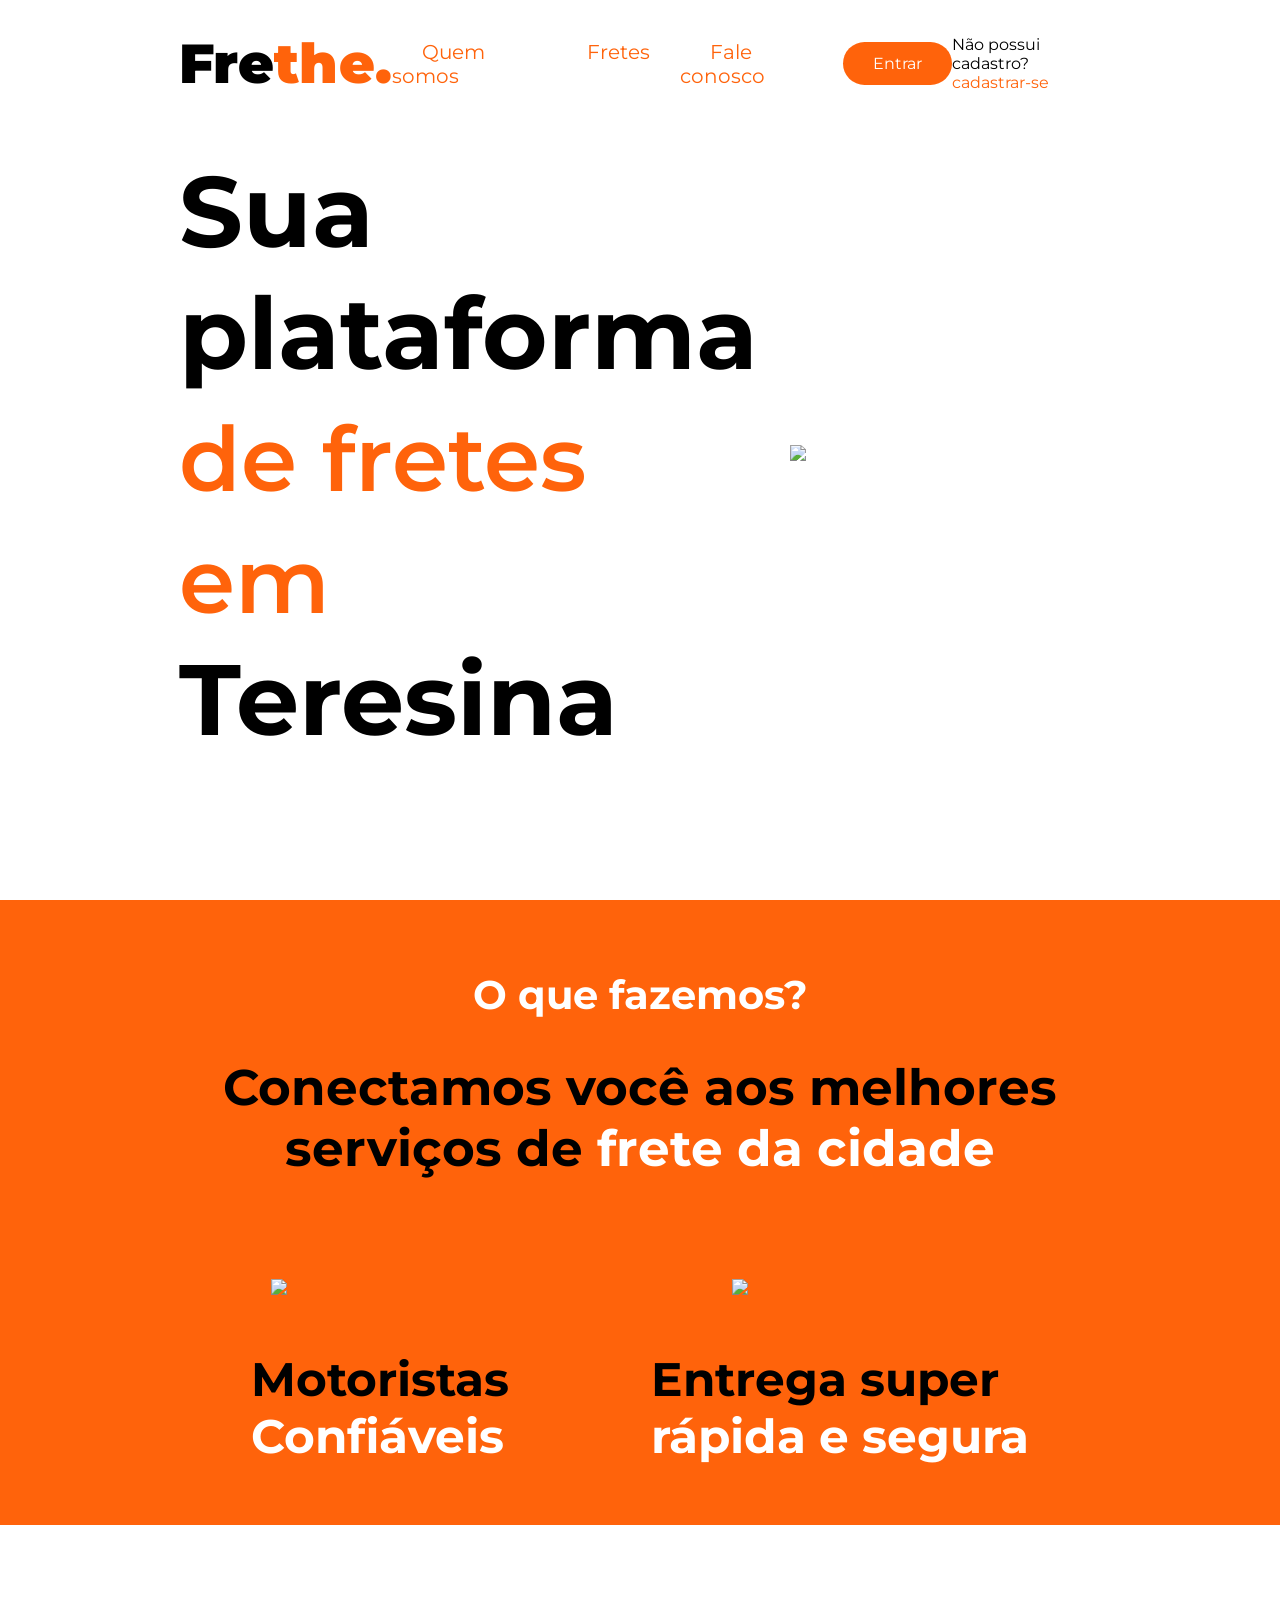
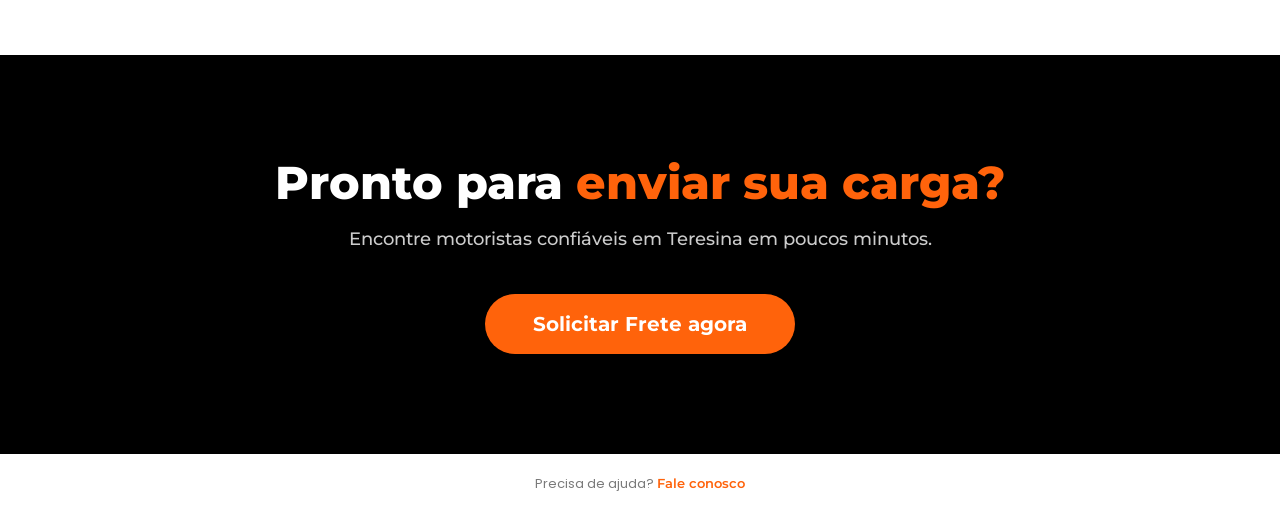
==== index.html @ cb432bbd "Add files via upload" ====
<!DOCTYPE html>
<html lang="PT-br">
<head>
    <meta charset="UTF-8">
    <meta http-equiv="X-UA-Compatible" content="IE=edge">
    <meta name="viewport" content="width=device-width, initial-scale=1.0">
    <title>Frethe.</title>
    <link href="style.css" rel="stylesheet"/>
    <link rel="preconnect" href="https://fonts.googleapis.com">
    <link rel="preconnect" href="https://fonts.gstatic.com" crossorigin>
    <link href="https://fonts.googleapis.com/css2?family=Montserrat:ital,wght@0,500;0,600;0,700;0,800;1,100;1,400;1,500;1,600;1,800;1,900&family=Poppins:ital,wght@0,200;0,300;0,900;1,400;1,900&display=swap" rel="stylesheet">
</head>
<body>
    <header>
        <a href="index.html" class="logo">Fre<span>the.</span></a>
        
        <nav class="navlist">
            <li><a href="#">Quem somos</a></li>
            <li><a href="#">Fretes</a></li>
            <li><a href="#">Fale conosco</a></li>
        </nav>
        <nav class="buttonLg">
            <a href="login.html">Entrar</a>
        </nav>
        <div class="buttonCadastro">Não possui cadastro?<br><a href="selecao-perfil.html">cadastrar-se</a></div>
    </header>

    <section class="home">
        <div class="home-txt">
            <h1><strong>Sua plataforma </strong><span><br>de fretes em</span><br><strong>Teresina</strong></h1>
        </div>
        <div class="home-img">
            <img src="img/Heavy box-amico.svg">
        </div>
            
    </section>
    <section class="home2">
        <div class="home2-txt">
            <h1>O que fazemos?</h1><br><br>
            <h2>Conectamos você aos melhores serviços de <span>frete da cidade</span></h2>
        </div>
        <div class="home2-img">
            <img src="img/Friendly handshake-bro.svg">
            <img src="img/Fast car-amico.svg">
        </div>
        <div class="home2-txt2">
            <h3>Motoristas<br><span>Confiáveis</span></h3>
            <h3>Entrega super<br><span>rápida e segura</span></h3>
        </div>
    </section>
    <section class="home3">

    </section>
    </main>
     <section class="cta">
        <div class="cta-content">
            <h1>Pronto para <span>enviar sua carga?</span></h1>
            <p>Encontre motoristas confiáveis em Teresina em poucos minutos.</p>
            <a href="selecao-perfil.html" class="buttonCta">Solicitar Frete agora</a>
        </div>
    </section>

    <footer>
    Precisa de ajuda? <a href="#">Fale conosco</a>
    </footer>
    <script src="js/scripts.js"></script>

</body>
</html>
---- style.css ----
*{
    padding: 0;
    margin: 0;
    list-style: none;
    box-sizing: border-box;
    text-decoration: none;
    scroll-behavior:smooth;
    scroll-padding-top:3rem;
    font-family: 'Montserrat', sans-serif;
}
body{
    color: black;
}
header{
    position: fixed;
    width: 100%;
    top: 0;
    right: 0;
    z-index:1000;
    display: flex;
    align-items: center;
    justify-content: space-between;
    background:white;
    padding: 30px 14%;
    transition: all .50s ease;
}
.logo{
    display: flex;
    align-items: center;
    font-size: 55px;
    font-weight: 900;
    color: black;
}
.logo span{
    color:rgb(255,99,11,1);
}
.navlist{
    display: flex;
}
 .navlist a{
    font-size: 20px;
    color:rgb(255,99,11,1);
    margin: 0 30px;
}
.navlist a:hover{
    color:black;
}
.buttonLg a{
    color:white;
}
.buttonLg{
    margin: 0;
    padding: 12px 30px;
    background:rgb(255,99,11,1);
    border-radius: 3rem;
    text-decoration: none;
}

.buttonLg:hover{
    background:black;
    
}
.buttonCadastro{
    padding: 0%;
}
.buttonCadastro a{
    color:rgb(255,99,11,1);
}
.buttonCadastro a:hover{
    color:black;
}

section{
    padding: 70px 14% 60px;
}
.home{
    position: relative;
    height: 100vh;
    width: 100%;
    display: grid;
    grid-template-columns: repeat(2,1fr);
    align-items: center;
    gap: 2rem;
}
.home-img img{
    width: 100%;
    height: auto;
}
.home-txt h1{
    font-size: 100px;
    font-weight: 600;
    color: black;
}
.home-txt span{
    font-size: 90px;
    color:rgb(255,99,11,1);
}
.home2{
    background-color:rgb(255,99,11,1);
}
.home2 h1{
    color: white;
    font-size: 40px;
}
.home2 h2{
    font-size:50px;
}
.home2 span{
    color:white;
}
.home2-txt{
   text-align: center;
}
.home2-img img{
    width: 30%;
    height: auto;
}
.home2-img{
    margin-top: 100px;
    display: flex;
    justify-content: space-around;
}
.home2-txt2{
    align-items: center;
    font-size: 40px;
    display: flex;
    justify-content: space-around;
    margin-top: 56px;
}
footer{
    text-align: center;
    font-family: 'Poppins', sans-serif;
    font-size: 13px;
    color: #7a7a7a;
    padding: 20px 24px 32px;
}
footer a{
    color: rgb(255,99,11);
    font-weight: 600;
}
footer a:hover{ color: black; }

.cta{
    background: black;
    text-align: center;
    padding: 100px 14%;
}
.cta-content h1{
    color: white;
    font-size: 46px;
    font-weight: 800;
    margin-bottom: 18px;
    line-height: 1.2;
}
.cta-content h1 span{
    color:rgb(255,99,11,1);
}
.cta-content p{
    color: #cccccc;
    font-size: 18px;
    font-weight: 500;
    margin-bottom: 44px;
}
.buttonCta{
    display: inline-block;
    padding: 18px 48px;
    background:rgb(255,99,11,1);
    color: white;
    font-size: 20px;
    font-weight: 700;
    border-radius: 3rem;
    transition: background .3s ease, color .3s ease, transform .2s ease;
}
.buttonCta:hover{
    background: white;
    color: black;
    transform: translateY(-3px);
}
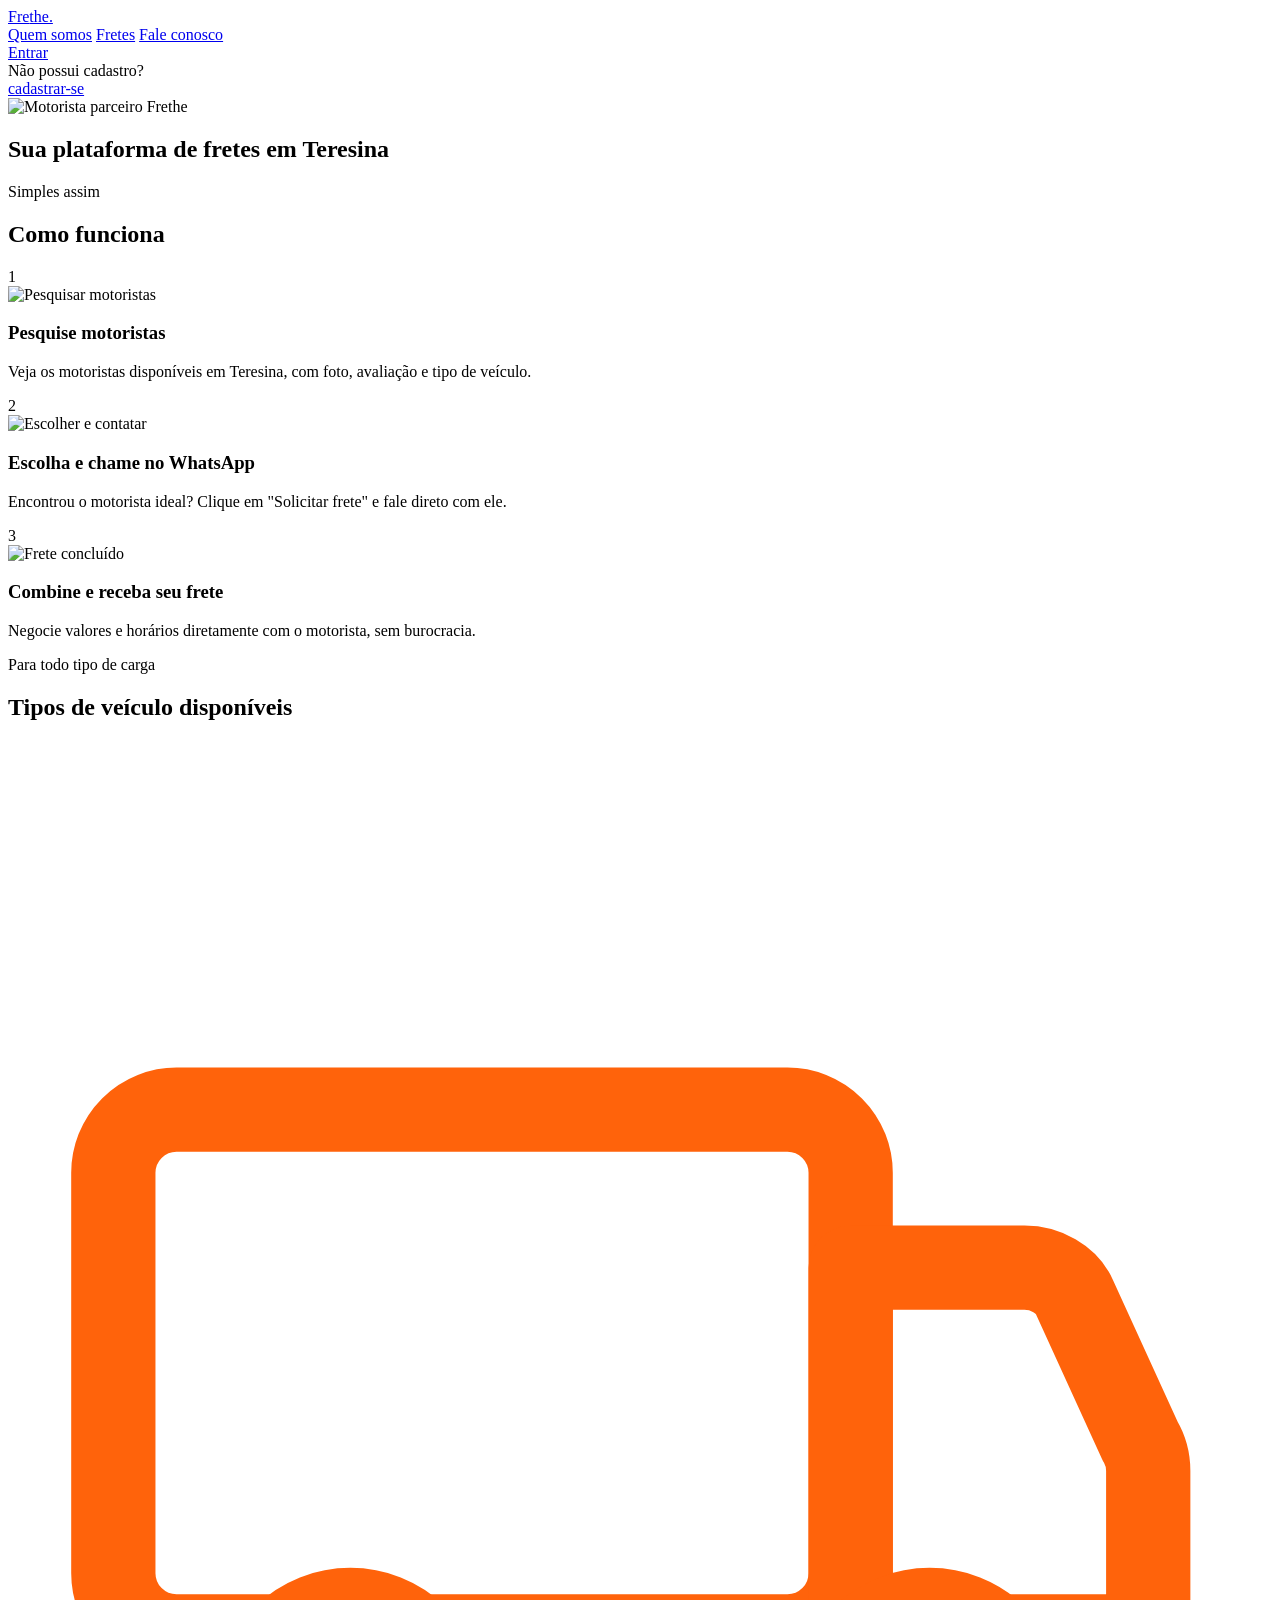
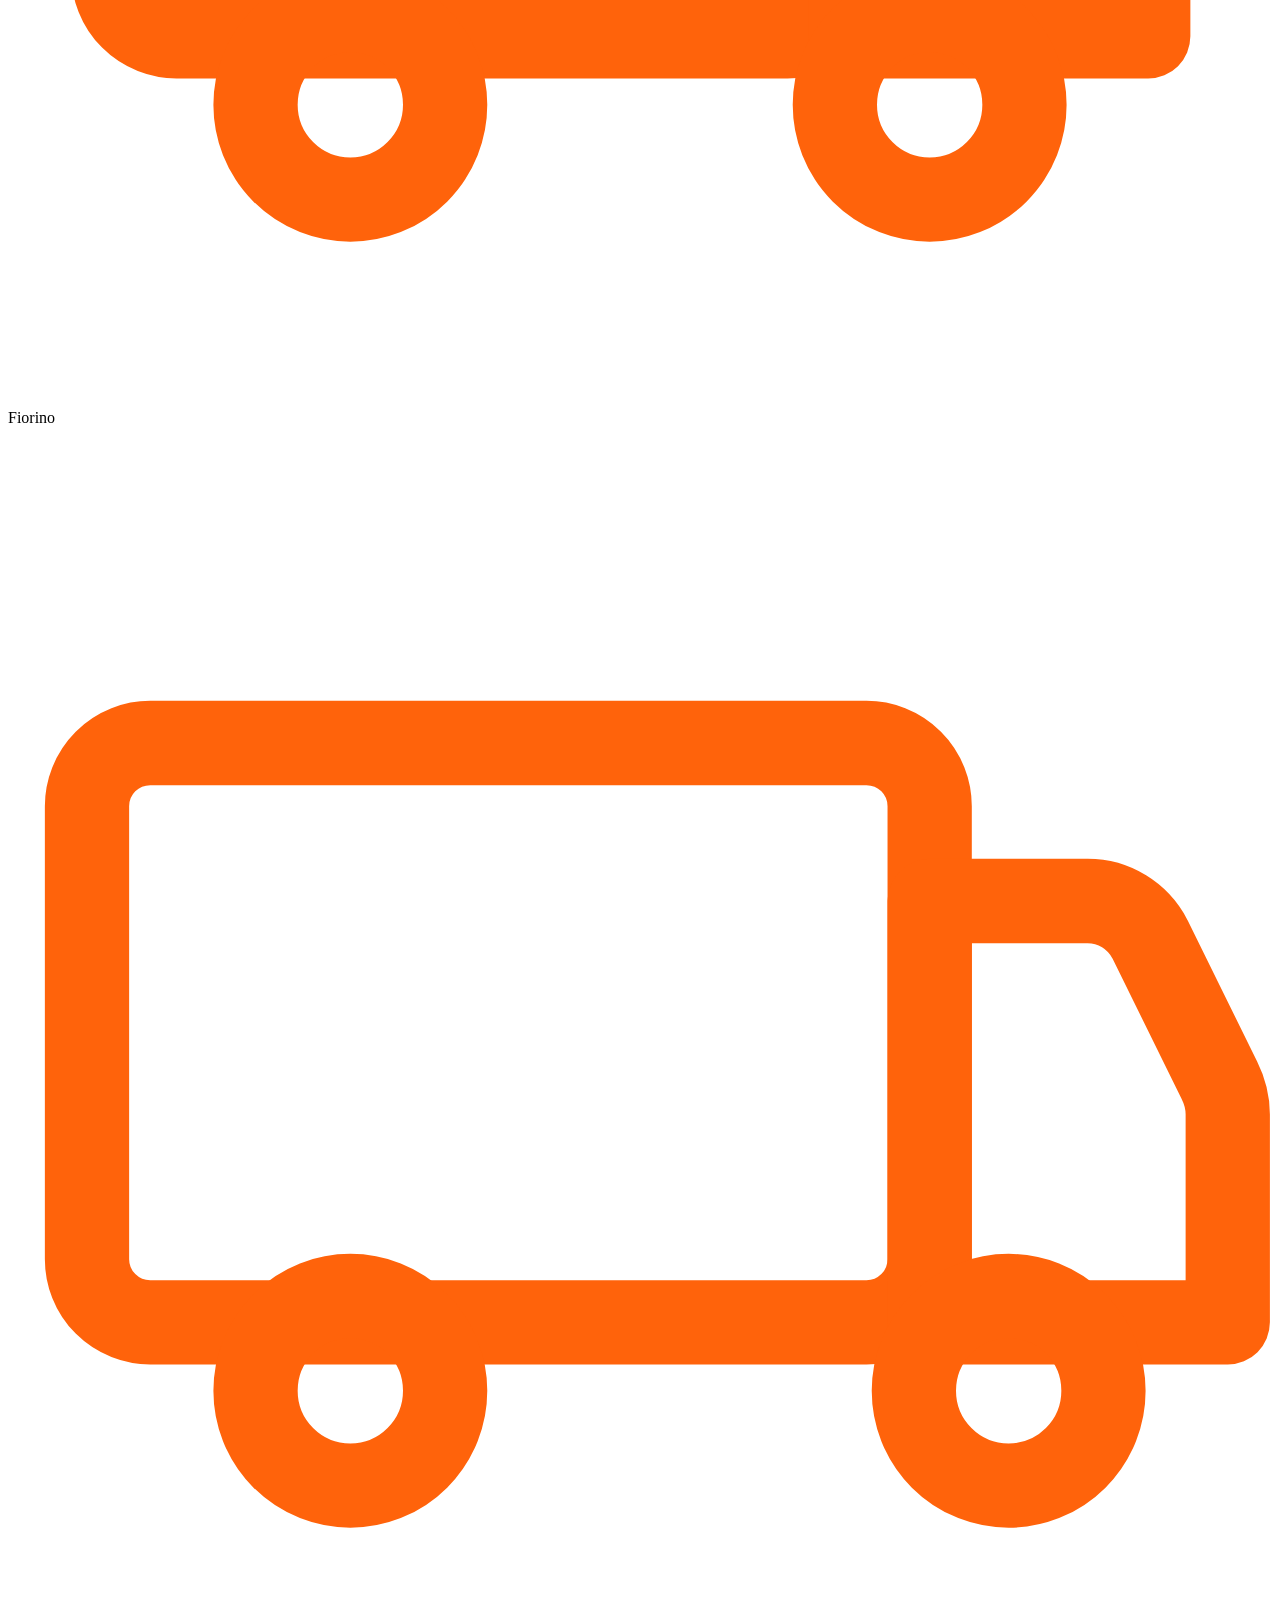
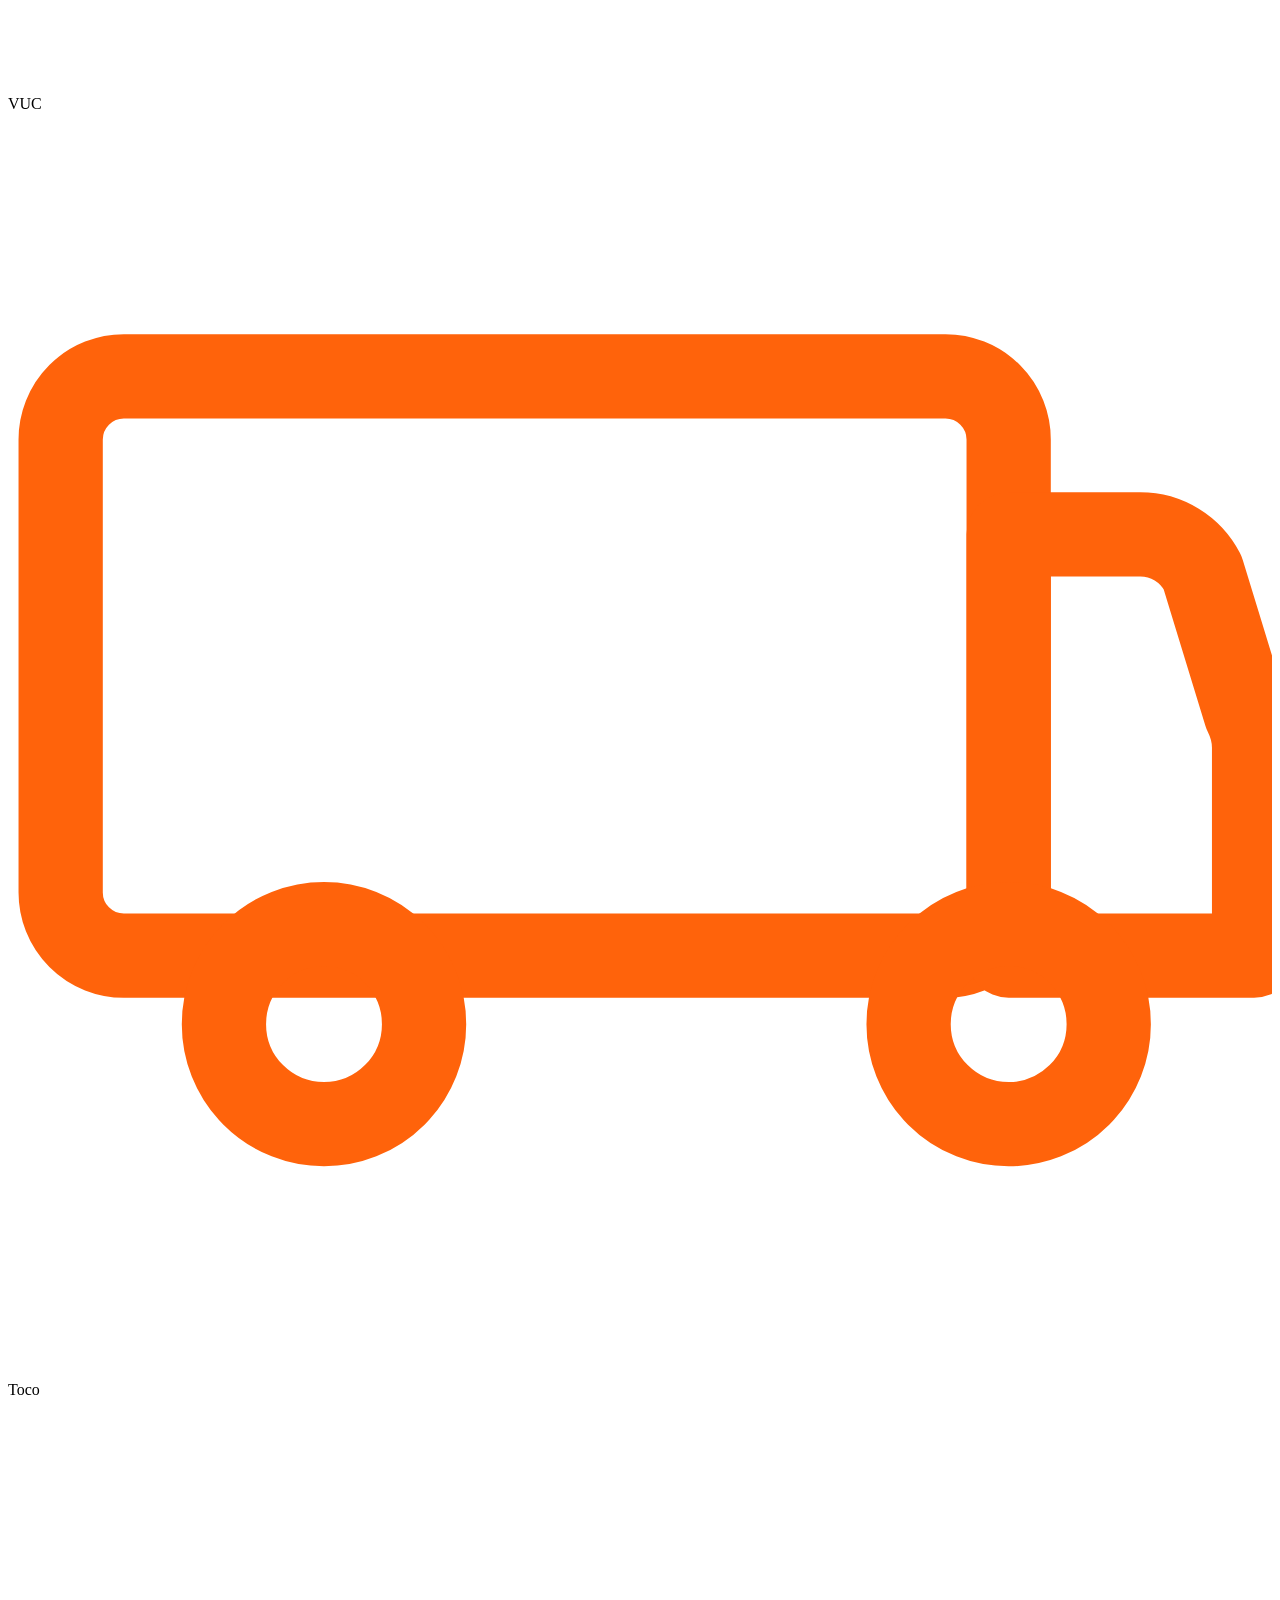
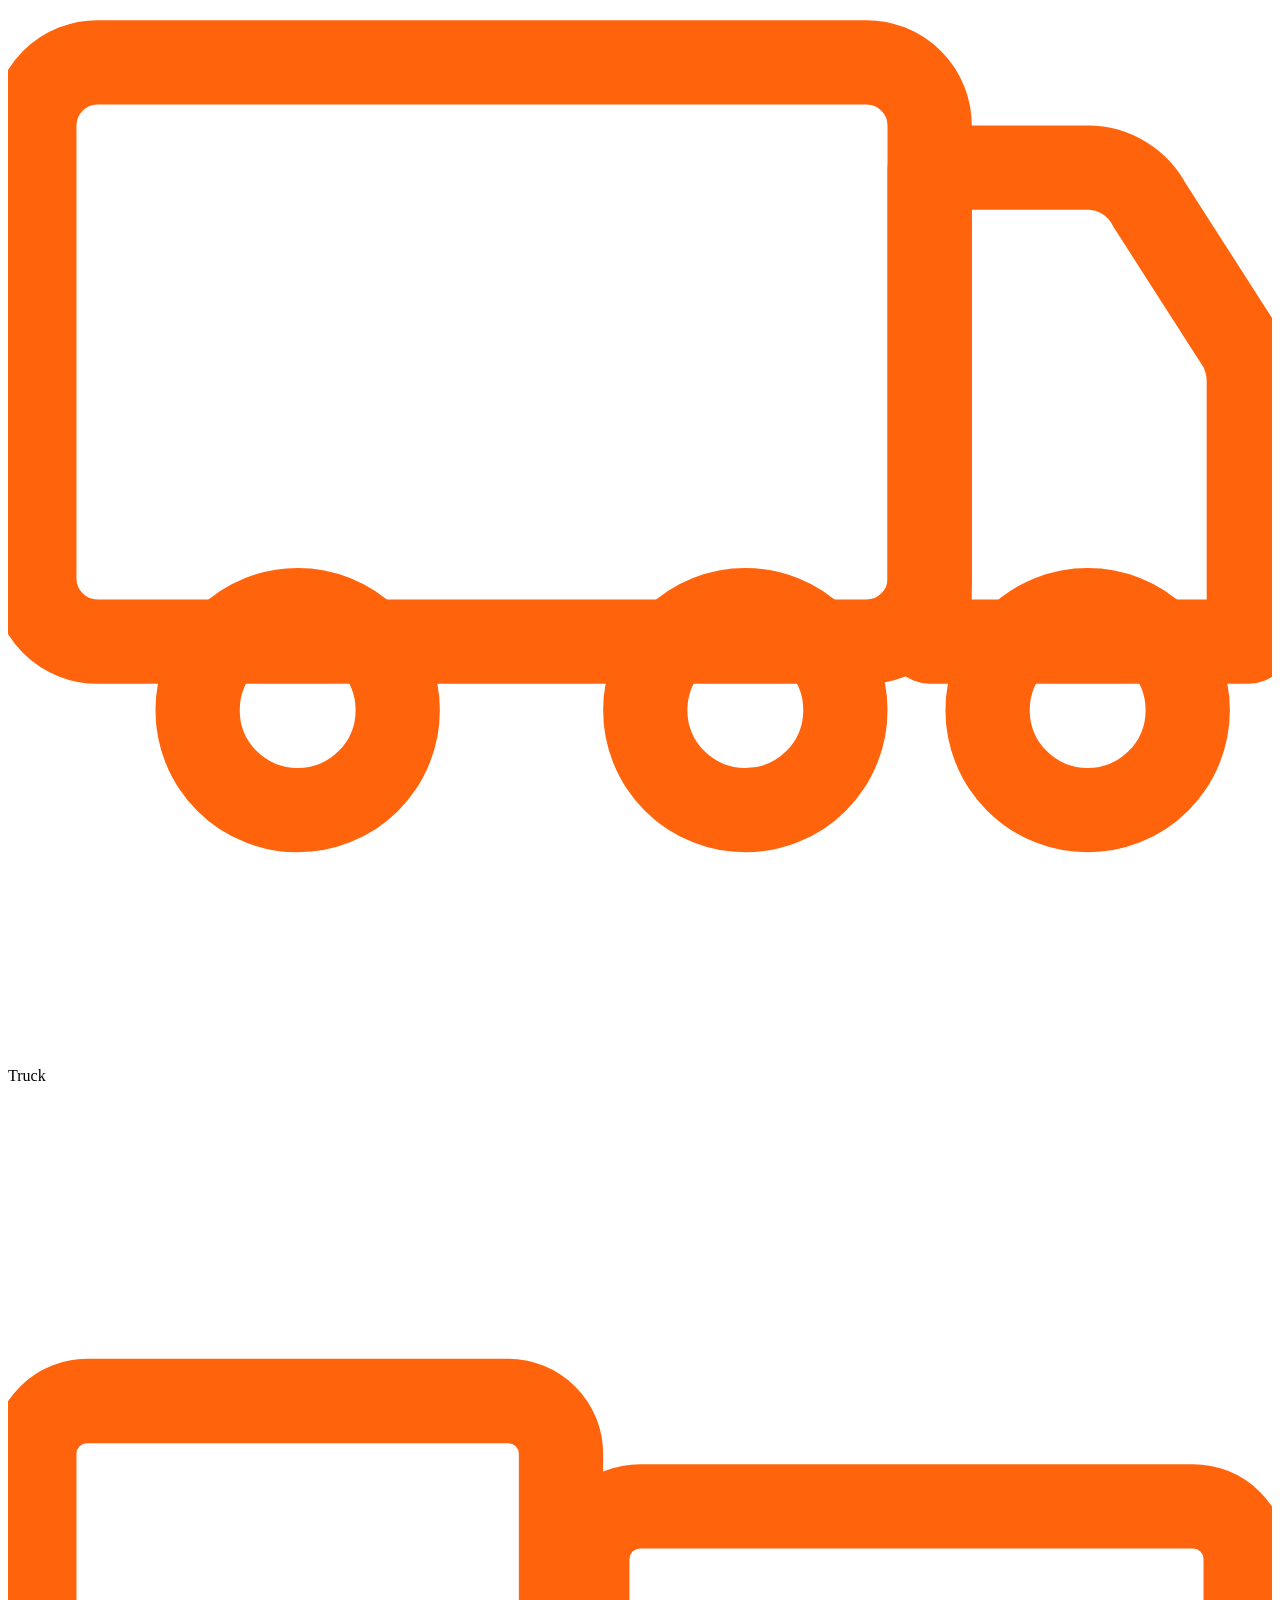
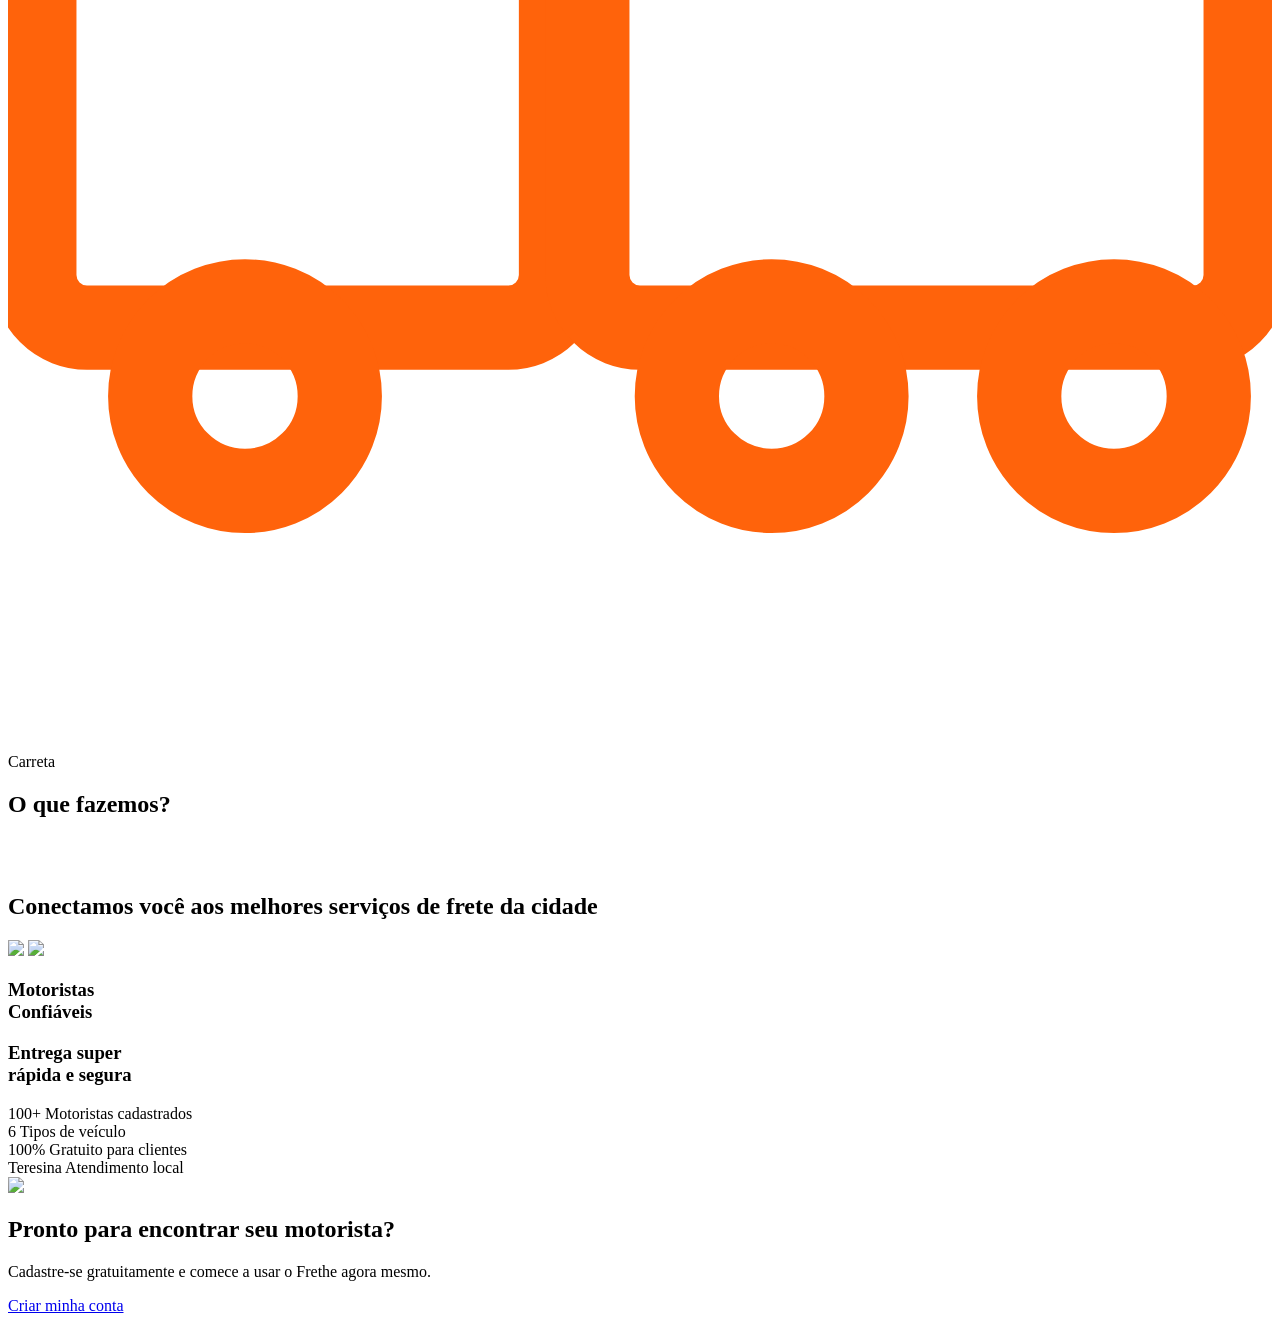
==== commit 42a6f1af: "Add files via upload" ====
--- a/index.html
+++ b/index.html
@@ -5,7 +5,7 @@
     <meta http-equiv="X-UA-Compatible" content="IE=edge">
     <meta name="viewport" content="width=device-width, initial-scale=1.0">
     <title>Frethe.</title>
-    <link href="style.css" rel="stylesheet"/>
+    <link href="css/style.css" rel="stylesheet"/>
     <link rel="preconnect" href="https://fonts.googleapis.com">
     <link rel="preconnect" href="https://fonts.gstatic.com" crossorigin>
     <link href="https://fonts.googleapis.com/css2?family=Montserrat:ital,wght@0,500;0,600;0,700;0,800;1,100;1,400;1,500;1,600;1,800;1,900&family=Poppins:ital,wght@0,200;0,300;0,900;1,400;1,900&display=swap" rel="stylesheet">
@@ -15,9 +15,9 @@
         <a href="index.html" class="logo">Fre<span>the.</span></a>
         
         <nav class="navlist">
-            <li><a href="#">Quem somos</a></li>
-            <li><a href="#">Fretes</a></li>
-            <li><a href="#">Fale conosco</a></li>
+            <a href="#">Quem somos</a>
+            <a href="#">Fretes</a>
+            <a href="#">Fale conosco</a>
         </nav>
         <nav class="buttonLg">
             <a href="login.html">Entrar</a>
@@ -25,15 +25,73 @@
         <div class="buttonCadastro">Não possui cadastro?<br><a href="selecao-perfil.html">cadastrar-se</a></div>
     </header>
 
-    <section class="home">
-        <div class="home-txt">
-            <h1><strong>Sua plataforma </strong><span><br>de fretes em</span><br><strong>Teresina</strong></h1>
+    <!-- HERO -->
+    <section class="hero-banner">
+    <div class="hero-banner-img">
+        <img src="img/Gemini_Generated_Image_oq6uk0oq6uk0oq6u.jpg" alt="Motorista parceiro Frethe">
+    </div>
+    <div class="hero-banner-txt">
+        <h1><strong>Sua plataforma </strong><span>de fretes em</span> <strong>Teresina</strong></h1>
+    </div>
+</section>
+
+    <!-- COMO FUNCIONA -->
+    <section class="howworks">
+        <span class="eyebrow-center">Simples assim</span>
+        <h2 class="howworks-title">Como funciona</h2>
+
+        <div class="steps-grid">
+            <div class="step-card">
+                <div class="step-number">1</div>
+                <img src="img/Order ride-cuate.svg" alt="Pesquisar motoristas">
+                <h3>Pesquise motoristas</h3>
+                <p>Veja os motoristas disponíveis em Teresina, com foto, avaliação e tipo de veículo.</p>
+            </div>
+            <div class="step-card">
+                <div class="step-number">2</div>
+                <img src="img/Fast loading-bro.svg" alt="Escolher e contatar">
+                <h3>Escolha e chame no WhatsApp</h3>
+                <p>Encontrou o motorista ideal? Clique em "Solicitar frete" e fale direto com ele.</p>
+            </div>
+            <div class="step-card">
+                <div class="step-number">3</div>
+                <img src="img/Free shipping-amico.svg" alt="Frete concluído">
+                <h3>Combine e receba seu frete</h3>
+                <p>Negocie valores e horários diretamente com o motorista, sem burocracia.</p>
+            </div>
         </div>
-        <div class="home-img">
-            <img src="img/Heavy box-amico.svg">
+    </section>
+
+    <!-- TIPOS DE VEÍCULO -->
+    <section class="vehicles">
+        <span class="eyebrow-center">Para todo tipo de carga</span>
+        <h2 class="howworks-title">Tipos de veículo disponíveis</h2>
+
+        <div class="vehicles-grid">
+            <div class="vehicle-chip">
+                <svg viewBox="0 0 24 24" fill="none"><rect x="2" y="7" width="14" height="10" rx="1.2" stroke="rgb(255,99,11)" stroke-width="1.6"/><path d="M16 10h3.3c.4 0 .8.22.95.56L21.5 13.3c.1.17.15.36.15.56V17H16v-7Z" stroke="rgb(255,99,11)" stroke-width="1.6" stroke-linejoin="round"/><circle cx="6.5" cy="18.3" r="1.8" stroke="rgb(255,99,11)" stroke-width="1.6"/><circle cx="17.5" cy="18.3" r="1.8" stroke="rgb(255,99,11)" stroke-width="1.6"/></svg>
+                <span>Fiorino</span>
+            </div>
+            <div class="vehicle-chip">
+                <svg viewBox="0 0 24 24" fill="none"><rect x="1.5" y="6" width="16" height="11" rx="1.2" stroke="rgb(255,99,11)" stroke-width="1.6"/><path d="M17.5 9h3c.5 0 .95.28 1.18.72L23 12.4c.1.2.16.42.16.65V17h-5.66V9Z" stroke="rgb(255,99,11)" stroke-width="1.6" stroke-linejoin="round"/><circle cx="6.5" cy="18.3" r="1.8" stroke="rgb(255,99,11)" stroke-width="1.6"/><circle cx="19" cy="18.3" r="1.8" stroke="rgb(255,99,11)" stroke-width="1.6"/></svg>
+                <span>VUC</span>
+            </div>
+            <div class="vehicle-chip">
+                <svg viewBox="0 0 24 24" fill="none"><rect x="1" y="5" width="18" height="11" rx="1.2" stroke="rgb(255,99,11)" stroke-width="1.6"/><path d="M19 8h2.5c.5 0 .95.28 1.18.72L23.5 11.4c.1.2.16.42.16.65V16H19V8Z" stroke="rgb(255,99,11)" stroke-width="1.6" stroke-linejoin="round"/><circle cx="6" cy="17.3" r="1.9" stroke="rgb(255,99,11)" stroke-width="1.6"/><circle cx="19" cy="17.3" r="1.9" stroke="rgb(255,99,11)" stroke-width="1.6"/></svg>
+                <span>Toco</span>
+            </div>
+            <div class="vehicle-chip">
+                <svg viewBox="0 0 24 24" fill="none"><rect x="0.5" y="5" width="17" height="11" rx="1.2" stroke="rgb(255,99,11)" stroke-width="1.6"/><path d="M17.5 7h3c.5 0 .95.28 1.18.72L23.4 10.4c.1.2.16.42.16.65V16H17.5V7Z" stroke="rgb(255,99,11)" stroke-width="1.6" stroke-linejoin="round"/><circle cx="5.5" cy="17.3" r="1.9" stroke="rgb(255,99,11)" stroke-width="1.6"/><circle cx="14" cy="17.3" r="1.9" stroke="rgb(255,99,11)" stroke-width="1.6"/><circle cx="20.5" cy="17.3" r="1.9" stroke="rgb(255,99,11)" stroke-width="1.6"/></svg>
+                <span>Truck</span>
+            </div>
+            <div class="vehicle-chip">
+                <svg viewBox="0 0 24 24" fill="none"><rect x="0.5" y="6" width="10" height="10" rx="1" stroke="rgb(255,99,11)" stroke-width="1.6"/><rect x="11" y="8" width="12.5" height="8" rx="1" stroke="rgb(255,99,11)" stroke-width="1.6"/><circle cx="4.5" cy="17.3" r="1.8" stroke="rgb(255,99,11)" stroke-width="1.6"/><circle cx="14.5" cy="17.3" r="1.8" stroke="rgb(255,99,11)" stroke-width="1.6"/><circle cx="21" cy="17.3" r="1.8" stroke="rgb(255,99,11)" stroke-width="1.6"/></svg>
+                <span>Carreta</span>
+            </div>
         </div>
-            
     </section>
+
+    <!-- O QUE FAZEMOS (existente) -->
     <section class="home2">
         <div class="home2-txt">
             <h1>O que fazemos?</h1><br><br>
@@ -48,22 +106,38 @@
             <h3>Entrega super<br><span>rápida e segura</span></h3>
         </div>
     </section>
-    <section class="home3">
 
-    </section>
-    </main>
-     <section class="cta">
-        <div class="cta-content">
-            <h1>Pronto para <span>enviar sua carga?</span></h1>
-            <p>Encontre motoristas confiáveis em Teresina em poucos minutos.</p>
-            <a href="selecao-perfil.html" class="buttonCta">Solicitar Frete agora</a>
+    <!-- NÚMEROS / CONFIANÇA -->
+    <section class="stats">
+        <div class="stat-item">
+            <span class="stat-number">100+</span>
+            <span class="stat-label">Motoristas cadastrados</span>
+        </div>
+        <div class="stat-item">
+            <span class="stat-number">6</span>
+            <span class="stat-label">Tipos de veículo</span>
+        </div>
+        <div class="stat-item">
+            <span class="stat-number">100%</span>
+            <span class="stat-label">Gratuito para clientes</span>
+        </div>
+        <div class="stat-item">
+            <span class="stat-number">Teresina</span>
+            <span class="stat-label">Atendimento local</span>
         </div>
     </section>
 
-    <footer>
-    Precisa de ajuda? <a href="#">Fale conosco</a>
-    </footer>
-    <script src="js/scripts.js"></script>
+    <!-- CTA FINAL -->
+    <section class="cta">
+        <div class="cta-img">
+            <img src="img/Vintage truck-bro.svg">
+        </div>
+        <div class="cta-content">
+            <h1>Pronto para <span>encontrar</span> seu motorista?</h1>
+            <p>Cadastre-se gratuitamente e comece a usar o Frethe agora mesmo.</p>
+            <a href="selecao-perfil.html" class="buttonCta">Criar minha conta</a>
+        </div>
+    </section>
 
 </body>
-</html>
+</html> 
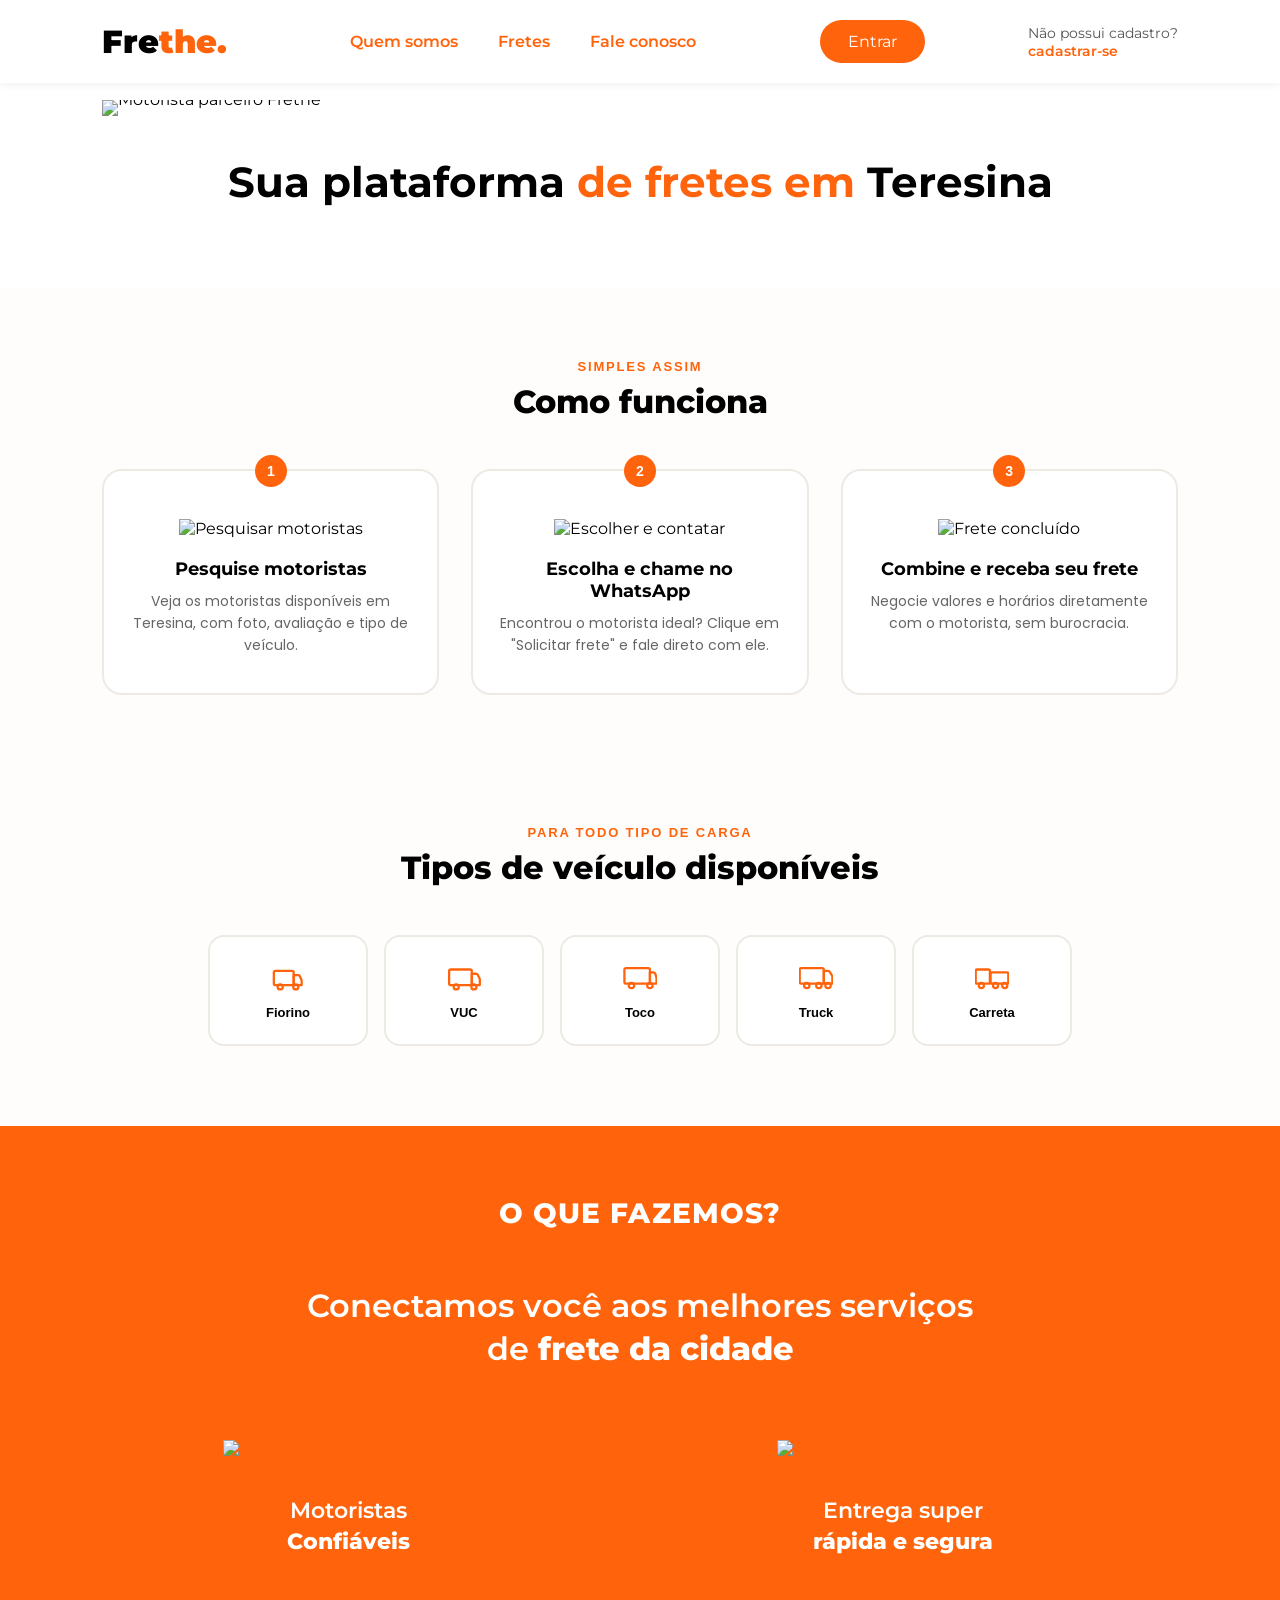
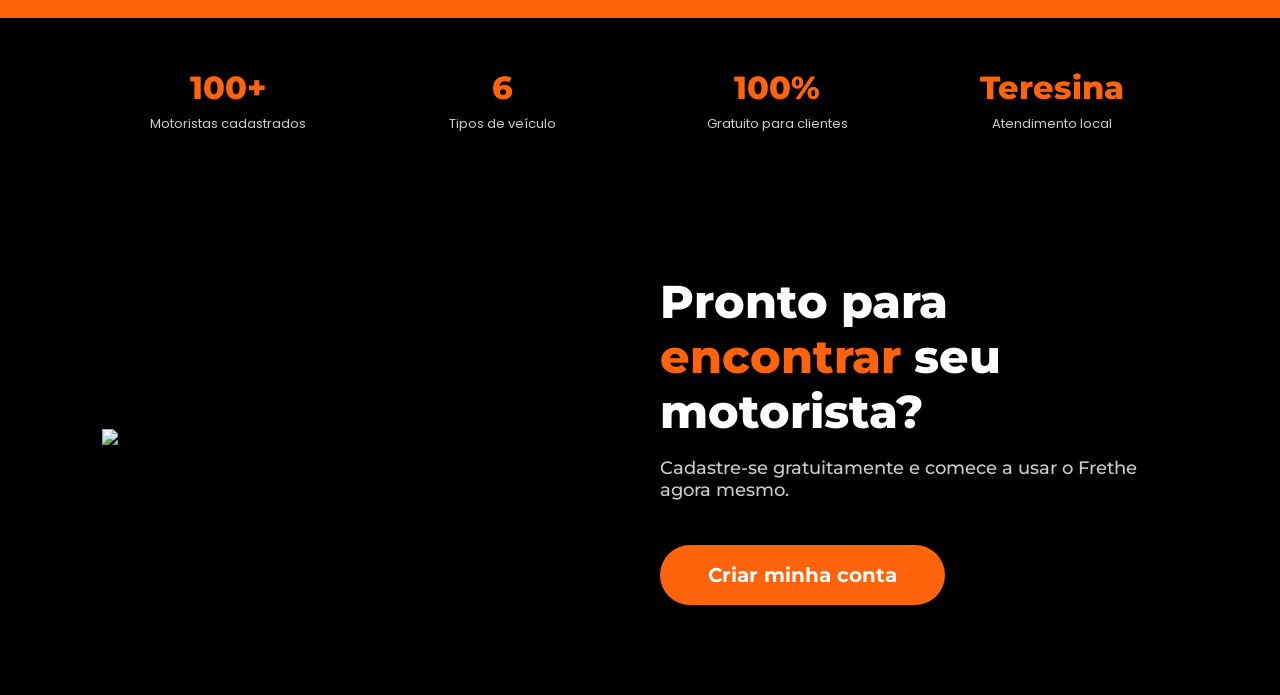
==== commit 10d03457: "Update index.html" ====
--- a/index.html
+++ b/index.html
@@ -5,7 +5,7 @@
     <meta http-equiv="X-UA-Compatible" content="IE=edge">
     <meta name="viewport" content="width=device-width, initial-scale=1.0">
     <title>Frethe.</title>
-    <link href="css/style.css" rel="stylesheet"/>
+    <link href="style.css" rel="stylesheet"/>
     <link rel="preconnect" href="https://fonts.googleapis.com">
     <link rel="preconnect" href="https://fonts.gstatic.com" crossorigin>
     <link href="https://fonts.googleapis.com/css2?family=Montserrat:ital,wght@0,500;0,600;0,700;0,800;1,100;1,400;1,500;1,600;1,800;1,900&family=Poppins:ital,wght@0,200;0,300;0,900;1,400;1,900&display=swap" rel="stylesheet">
@@ -140,4 +140,4 @@
     </section>
 
 </body>
-</html> +</html> 
--- a/style.css
+++ b/style.css
@@ -0,0 +1,424 @@
+*{
+    padding: 0;
+    margin: 0;
+    list-style: none;
+    box-sizing: border-box;
+    text-decoration: none;
+    scroll-behavior:smooth;
+    scroll-padding-top:3rem;
+    font-family: 'Montserrat', sans-serif;
+}
+body{
+    color: black;
+    overflow-x: hidden;
+}
+header{
+    position: fixed;
+    width: 100%;
+    top: 0;
+    right: 0;
+    z-index:1000;
+    display: flex;
+    align-items: center;
+    justify-content: space-between;
+    background:white;
+    padding: 20px 8%;
+    box-shadow: 0 2px 8px rgba(0,0,0,0.06);
+    transition: all .50s ease;
+}
+.logo{
+    display: flex;
+    align-items: center;
+    font-size: 32px;
+    font-weight: 900;
+    color: black;
+}
+.logo span{
+    color:rgb(255,99,11,1);
+}
+.navlist{
+    display: flex;
+}
+ .navlist a{
+    font-size: 16px;
+    font-weight: 600;
+    color:rgb(255,99,11,1);
+    margin: 0 20px;
+    transition: color .2s ease;
+}
+.navlist a:hover{
+    color:black;
+}
+.buttonLg a{
+    color:white;
+}
+.buttonLg{
+    margin: 0;
+    padding: 12px 28px;
+    background:rgb(255,99,11,1);
+    border-radius: 3rem;
+    text-decoration: none;
+    transition: background .2s ease;
+}
+.buttonLg:hover{
+    background:black;
+}
+.buttonCadastro{
+    font-size: 14px;
+    color: #555;
+}
+.buttonCadastro a{
+    color:rgb(255,99,11,1);
+    font-weight: 600;
+}
+.buttonCadastro a:hover{
+    color:black;
+}
+section{
+    padding: 70px 8% 60px;
+}
+.home{
+    position: relative;
+    min-height: 90vh;
+    width: 100%;
+    display: grid;
+    grid-template-columns: repeat(2,1fr);
+    align-items: center;
+    gap: 3rem;
+    padding-top: 120px;
+}
+.home-img img{
+    width: 100%;
+    height: auto;
+    max-width: 480px;
+}
+.home-txt h1{
+    font-size: 52px;
+    font-weight: 700;
+    line-height: 1.15;
+    color: black;
+}
+.home-txt span{
+    font-size: 46px;
+    font-weight: 700;
+    color:rgb(255,99,11,1);
+}
+
+/* HERO BANNER (imagem larga) */
+.hero-banner{
+    padding-top: 100px;
+}
+.hero-banner-img{
+    width: 100%;
+    line-height: 0;
+}
+.hero-banner-img img{
+    width: 100%;
+    height: auto;
+    display: block;
+    max-height: 560px;
+    object-fit: cover;
+    object-position: center top;
+}
+.hero-banner-txt{
+    text-align: center;
+    padding: 40px 8% 20px;
+}
+.hero-banner-txt h1{
+    font-size: 42px;
+    font-weight: 700;
+    line-height: 1.25;
+    color: black;
+}
+.hero-banner-txt span{
+    color: rgb(255,99,11);
+    font-weight: 700;
+}
+
+.home2{
+    background-color:rgb(255,99,11,1);
+}
+.home2-txt{
+   text-align: center;
+   max-width: 700px;
+   margin: 0 auto;
+}
+.home2 h1{
+    color: white;
+    font-size: 28px;
+    font-weight: 800;
+    letter-spacing: 0.04em;
+    text-transform: uppercase;
+    margin-bottom: 16px;
+}
+.home2 h2{
+    font-size:32px;
+    font-weight: 600;
+    line-height: 1.35;
+    color: white;
+}
+.home2 span{
+    color:white;
+    font-weight: 800;
+}
+.home2-img img{
+    width: 26%;
+    min-width: 220px;
+    height: auto;
+}
+.home2-img{
+    margin-top: 70px;
+    display: flex;
+    justify-content: space-around;
+    align-items: center;
+    flex-wrap: wrap;
+    gap: 2rem;
+}
+.home2-txt2{
+    align-items: center;
+    font-size: 22px;
+    display: flex;
+    justify-content: space-around;
+    flex-wrap: wrap;
+    gap: 2rem;
+    margin-top: 40px;
+    text-align: center;
+}
+.home2-txt2 h3{
+    font-size: 22px;
+    font-weight: 600;
+    color: white;
+    line-height: 1.4;
+}
+.home2-txt2 span{
+    font-weight: 800;
+}
+footer{
+    text-align: center;
+    font-family: 'Poppins', sans-serif;
+    font-size: 13px;
+    color: #7a7a7a;
+    padding: 20px 24px 32px;
+}
+footer a{
+    color: rgb(255,99,11);
+    font-weight: 600;
+}
+footer a:hover{ color: black; }
+.cta{
+    display: grid;
+    grid-template-columns: 1fr 1fr;
+    align-items: center;
+    gap: 40px;
+    background: black;
+    padding: 90px 8%;
+}
+.cta-img img{
+    width: 100%;
+    max-width: 420px;
+}
+.cta-content{
+    text-align: left;
+}
+.cta-content h1{
+    color: white;
+    font-size: 46px;
+    font-weight: 800;
+    margin-bottom: 18px;
+    line-height: 1.2;
+}
+.cta-content h1 span{
+    color:rgb(255,99,11,1);
+}
+.cta-content p{
+    color: #cccccc;
+    font-size: 18px;
+    font-weight: 500;
+    margin-bottom: 44px;
+}
+.buttonCta{
+    display: inline-block;
+    padding: 18px 48px;
+    background:rgb(255,99,11,1);
+    color: white;
+    font-size: 20px;
+    font-weight: 700;
+    border-radius: 3rem;
+    transition: background .3s ease, color .3s ease, transform .2s ease;
+}
+.buttonCta:hover{
+    background: white;
+    color: black;
+    transform: translateY(-3px);
+}
+
+/* COMO FUNCIONA */
+.eyebrow-center{
+    display: block;
+    text-align: center;
+    font-family: 'Poppins', sans-serif;
+    font-weight: 700;
+    font-size: 13px;
+    letter-spacing: 0.14em;
+    text-transform: uppercase;
+    color: rgb(255,99,11);
+    margin-bottom: 8px;
+}
+.howworks-title{
+    text-align: center;
+    font-size: 32px;
+    font-weight: 800;
+    color: black;
+    margin-bottom: 48px;
+}
+.howworks{
+    padding: 70px 8%;
+    background: #FFFDFB;
+}
+.steps-grid{
+    display: grid;
+    grid-template-columns: repeat(3, 1fr);
+    gap: 32px;
+}
+.step-card{
+    position: relative;
+    background: white;
+    border: 2px solid #EDEAE4;
+    border-radius: 20px;
+    padding: 36px 24px;
+    text-align: center;
+    transition: transform .2s ease, box-shadow .2s ease;
+}
+.step-card:hover{
+    transform: translateY(-4px);
+    box-shadow: 0 20px 30px -20px rgba(0,0,0,0.2);
+}
+.step-number{
+    position: absolute;
+    top: -16px;
+    left: 50%;
+    transform: translateX(-50%);
+    width: 32px;
+    height: 32px;
+    background: rgb(255,99,11);
+    color: white;
+    font-weight: 800;
+    font-family: 'Poppins', sans-serif;
+    border-radius: 50%;
+    display: flex;
+    align-items: center;
+    justify-content: center;
+    font-size: 14px;
+}
+.step-card img{
+    width: 140px;
+    height: 140px;
+    margin: 12px auto 20px;
+    object-fit: contain;
+}
+.step-card h3{
+    font-size: 18px;
+    font-weight: 700;
+    color: black;
+    margin-bottom: 10px;
+}
+.step-card p{
+    font-family: 'Poppins', sans-serif;
+    font-size: 14px;
+    color: #666;
+    line-height: 1.6;
+}
+
+/* TIPOS DE VEÍCULO */
+.vehicles{
+    padding: 60px 8% 80px;
+    background: #FFFDFB;
+}
+.vehicles-grid{
+    display: flex;
+    justify-content: center;
+    flex-wrap: wrap;
+    gap: 16px;
+}
+.vehicle-chip{
+    flex: 0 1 160px;
+}
+.vehicle-chip{
+    display: flex;
+    flex-direction: column;
+    align-items: center;
+    gap: 10px;
+    background: white;
+    border: 2px solid #EDEAE4;
+    border-radius: 16px;
+    padding: 24px 12px;
+    transition: border-color .2s ease, transform .2s ease;
+}
+.vehicle-chip:hover{
+    border-color: rgb(255,99,11);
+    transform: translateY(-3px);
+}
+.vehicle-chip svg{
+    width: 34px;
+    height: 34px;
+}
+.vehicle-chip span{
+    font-family: 'Poppins', sans-serif;
+    font-weight: 600;
+    font-size: 13px;
+    color: black;
+}
+
+/* ESTATÍSTICAS */
+.stats{
+    display: grid;
+    grid-template-columns: repeat(4, 1fr);
+    background: black;
+    padding: 50px 8%;
+    gap: 24px;
+}
+.stat-item{
+    text-align: center;
+}
+.stat-number{
+    display: block;
+    font-size: 32px;
+    font-weight: 800;
+    color: rgb(255,99,11);
+    margin-bottom: 6px;
+}
+.stat-label{
+    font-family: 'Poppins', sans-serif;
+    font-size: 13px;
+    color: #ccc;
+}
+
+/* RESPONSIVIDADE */
+@media (max-width: 900px){
+    header{ padding: 18px 6%; }
+    .navlist{ display: none; }
+    .home{
+        grid-template-columns: 1fr;
+        text-align: center;
+        padding-top: 140px;
+        gap: 2rem;
+    }
+    .home-txt h1{ font-size: 38px; }
+    .home-txt span{ font-size: 34px; }
+    .home2 h2{ font-size: 24px; }
+    section{ padding: 50px 6%; }
+    .steps-grid{ grid-template-columns: 1fr; }
+    .vehicles-grid{ grid-template-columns: repeat(3, 1fr); }
+    .stats{ grid-template-columns: repeat(2, 1fr); }
+    .cta{ grid-template-columns: 1fr; text-align: center; }
+    .cta-content{ text-align: center; }
+}
+@media (max-width: 500px){
+    .logo{ font-size: 26px; }
+    .home-txt h1{ font-size: 30px; }
+    .home-txt span{ font-size: 26px; }
+    .home2-img img{ width: 60%; }
+    .cta-content h1{ font-size: 28px; }
+    .vehicles-grid{ grid-template-columns: repeat(2, 1fr); }
+    .stats{ grid-template-columns: 1fr 1fr; }
+}
